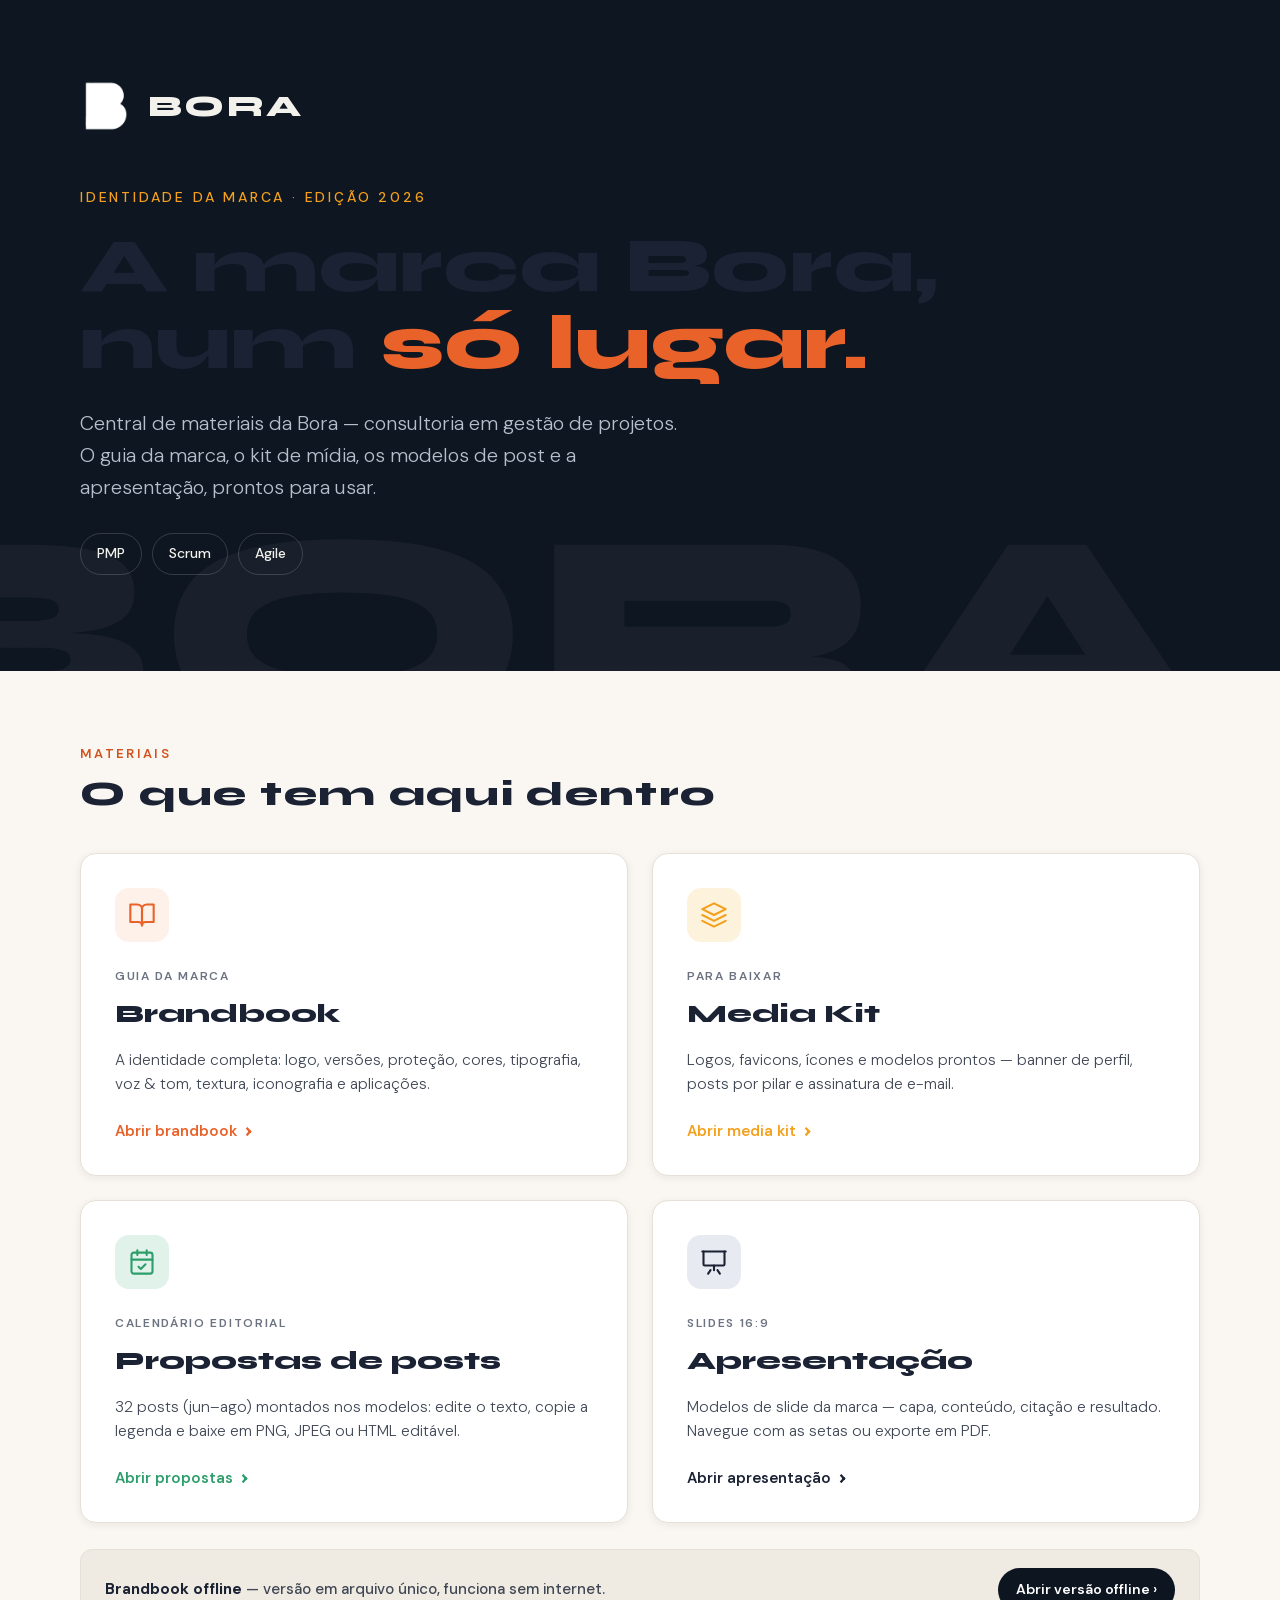
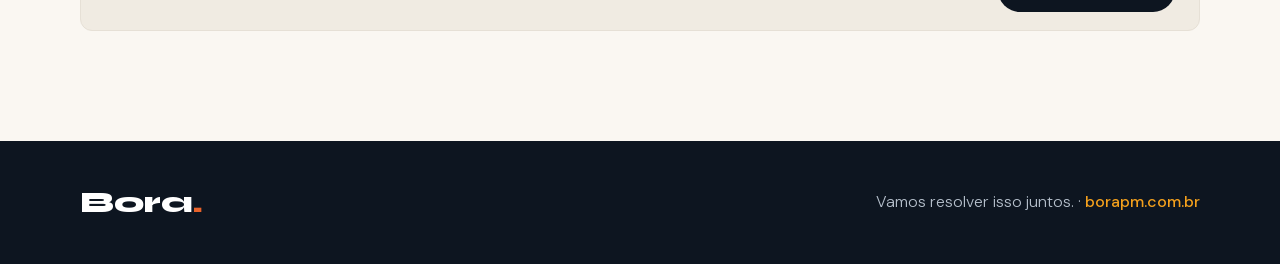
==== index.html @ 9ec7321e "add init.html" ====
<!DOCTYPE html>
<html lang="pt-BR">
<head>
<meta charset="UTF-8" />
<meta name="viewport" content="width=device-width, initial-scale=1.0" />
<title>Bora · Central da Marca</title>
<link rel="icon" href="assets/brand-kit/favicon/favicon-32.png" />

<link rel="stylesheet" href="_ds/bora-design-system-24e0278c-8c72-406a-8520-eb0feae754dc/tokens/fonts.css" />
<link rel="stylesheet" href="_ds/bora-design-system-24e0278c-8c72-406a-8520-eb0feae754dc/tokens/colors.css" />
<link rel="stylesheet" href="_ds/bora-design-system-24e0278c-8c72-406a-8520-eb0feae754dc/tokens/typography.css" />
<link rel="stylesheet" href="_ds/bora-design-system-24e0278c-8c72-406a-8520-eb0feae754dc/tokens/spacing.css" />
<link rel="stylesheet" href="_ds/bora-design-system-24e0278c-8c72-406a-8520-eb0feae754dc/tokens/base.css" />

<style>
  * { box-sizing: border-box; }
  html, body { margin: 0; }
  body { background: var(--paper); color: var(--ink-900); font-family: var(--font-body); -webkit-font-smoothing: antialiased; }
  .wrap { width: 100%; max-width: 1120px; margin: 0 auto; padding: 0 40px; }
  img { display: block; }
  a { color: inherit; }

  /* ---------- HERO ---------- */
  .hero { position: relative; background: var(--navy-900); color: var(--text-on-dark); overflow: hidden; isolation: isolate; }
  .hero::after { content:""; position:absolute; inset:0; z-index:1; background-image: var(--grain-url); background-size: 200px 200px; opacity:.08; mix-blend-mode: overlay; pointer-events:none; }
  .hero__wm { position:absolute; right:64px; bottom:-72px; z-index:0; font-family:var(--font-display); font-weight:800; font-size:280px; line-height:.78; letter-spacing:.02em; color:#fff; opacity:.045; text-align:right; pointer-events:none; user-select:none; margin:0; }
  .hero__inner { position: relative; z-index: 2; padding: 80px 0 96px; }
  .lockup { display:flex; align-items:center; gap:16px; margin-bottom: 54px; }
  .lockup img { width:52px; height:52px; object-fit:contain; }
  .lockup .wm { font-family:var(--font-display); font-weight:800; letter-spacing:.08em; font-size:30px; }
  .eyebrow { font-family:var(--font-body); font-weight:500; text-transform:uppercase; letter-spacing:.2em; font-size:14px; color: var(--amber-500); }
  .hero h1 { font-family:var(--font-display); font-weight:800; letter-spacing:.005em; font-size: clamp(40px, 6vw, 76px); line-height:1.02; margin: 18px 0 0; max-width: 13ch; }
  .hero h1 .o { color: var(--orange-500); }
  .hero p { font-weight:300; font-size: 20px; line-height:1.6; color: var(--navy-200); max-width: 600px; margin: 24px 0 0; }
  .hero .tags { display:flex; gap:10px; flex-wrap:wrap; margin-top: 30px; }
  .hero .tags span { font-size:14px; font-weight:500; color: var(--navy-100); border:1px solid rgba(255,255,255,.16); border-radius:999px; padding:8px 16px; }

  /* ---------- MATERIALS ---------- */
  .materials { padding: 72px 0 40px; }
  .sec-eyebrow { font-family:var(--font-body); font-weight:600; text-transform:uppercase; letter-spacing:.18em; font-size:13px; color: var(--orange-600); }
  .sec-title { font-family:var(--font-display); font-weight:800; font-size:34px; margin: 10px 0 0; }
  .grid { display:grid; grid-template-columns: repeat(2, 1fr); gap: 24px; margin-top: 40px; }

  .card { position:relative; display:flex; flex-direction:column; background: var(--white); border:1px solid var(--border-subtle); border-radius: var(--radius-lg); padding: 34px 34px 30px; text-decoration:none; color: var(--ink-900); box-shadow: var(--shadow-sm); transition: transform .2s var(--ease-out), box-shadow .2s var(--ease-out), border-color .2s var(--ease-out); overflow:hidden; }
  .card::before { content:""; position:absolute; left:0; top:0; bottom:0; width:5px; background: var(--ac); transform: scaleY(0); transform-origin: top; transition: transform .25s var(--ease-out); }
  .card:hover { transform: translateY(-4px); box-shadow: var(--shadow-lg); border-color: var(--border-strong); }
  .card:hover::before { transform: scaleY(1); }
  .card__ic { width:54px; height:54px; border-radius: 14px; display:grid; place-items:center; background: var(--ac-soft); color: var(--ac); margin-bottom: 24px; }
  .card__ic svg { width:28px; height:28px; }
  .card__k { font-family:var(--font-body); font-weight:600; text-transform:uppercase; letter-spacing:.14em; font-size:12px; color: var(--text-muted); }
  .card__t { font-family:var(--font-display); font-weight:800; font-size:25px; margin: 7px 0 0; }
  .card__d { font-weight:300; font-size:15.5px; line-height:1.6; color: var(--text-body); margin: 12px 0 0; }
  .card__go { display:inline-flex; align-items:center; gap:8px; margin-top: 22px; font-weight:600; font-size:15px; color: var(--ac); }
  .card__go .arr { font-family:var(--font-display); font-weight:800; transition: transform .2s var(--ease-out); }
  .card:hover .card__go .arr { transform: translateX(4px); }

  .extra { margin-top: 26px; display:flex; align-items:center; gap:16px; flex-wrap:wrap; background: var(--surface-inset); border:1px solid var(--border-subtle); border-radius: var(--radius-md); padding: 18px 24px; }
  .extra .t { font-weight:500; font-size:15px; color: var(--text-body); }
  .extra .t b { color: var(--ink-900); font-weight:700; }
  .extra a { margin-left:auto; display:inline-flex; align-items:center; gap:8px; font-weight:600; font-size:14px; color:#fff; background: var(--navy-900); border-radius:999px; padding:10px 18px; text-decoration:none; }
  .extra a:hover { background: var(--navy-700); }

  /* ---------- FOOTER ---------- */
  .foot { margin-top: 70px; background: var(--navy-900); color: var(--navy-200); }
  .foot__in { display:flex; justify-content:space-between; align-items:center; gap:20px; flex-wrap:wrap; padding: 36px 0; }
  .foot .big { font-family:var(--font-display); font-weight:800; font-size:30px; color:#fff; }
  .foot .big .o { color: var(--orange-500); }
  .foot a { color: var(--amber-500); text-decoration:none; font-weight:500; }

  @media (max-width: 760px) {
    .grid { grid-template-columns: 1fr; }
    .hero__inner { padding: 56px 0 64px; }
    .hero__wm { font-size: 180px; right: 24px; }
  }
</style>
</head>
<body>
  <header class="hero">
    <div class="hero__wm">BORA</div>
    <div class="wrap hero__inner">
      <div class="lockup">
        <img src="assets/brand-kit/logo/bora-mark-white.png" alt="Bora" />
        <span class="wm">BORA</span>
      </div>
      <div class="eyebrow">Identidade da marca · Edição 2026</div>
      <h1>A marca Bora, num <span class="o">só lugar.</span></h1>
      <p>Central de materiais da Bora — consultoria em gestão de projetos. O guia da marca, o kit de mídia, os modelos de post e a apresentação, prontos para usar.</p>
      <div class="tags"><span>PMP</span><span>Scrum</span><span>Agile</span></div>
    </div>
  </header>

  <main class="wrap materials">
    <div class="sec-eyebrow">Materiais</div>
    <h2 class="sec-title">O que tem aqui dentro</h2>

    <div class="grid">
      <a class="card" href="Brandbook Bora.html" style="--ac: var(--orange-500); --ac-soft: var(--orange-50);">
        <div class="card__ic">
          <svg viewBox="0 0 24 24" fill="none" stroke="currentColor" stroke-width="1.8" stroke-linecap="round" stroke-linejoin="round"><path d="M2 3h6a4 4 0 0 1 4 4v14a3 3 0 0 0-3-3H2z"/><path d="M22 3h-6a4 4 0 0 0-4 4v14a3 3 0 0 1 3-3h7z"/></svg>
        </div>
        <div class="card__k">Guia da marca</div>
        <div class="card__t">Brandbook</div>
        <div class="card__d">A identidade completa: logo, versões, proteção, cores, tipografia, voz &amp; tom, textura, iconografia e aplicações.</div>
        <span class="card__go">Abrir brandbook <span class="arr">›</span></span>
      </a>

      <a class="card" href="Media Kit Bora.html" style="--ac: var(--amber-500); --ac-soft: #FDF2DC;">
        <div class="card__ic">
          <svg viewBox="0 0 24 24" fill="none" stroke="currentColor" stroke-width="1.8" stroke-linecap="round" stroke-linejoin="round"><path d="M12 2 2 7l10 5 10-5-10-5Z"/><path d="m2 17 10 5 10-5"/><path d="m2 12 10 5 10-5"/></svg>
        </div>
        <div class="card__k">Para baixar</div>
        <div class="card__t">Media Kit</div>
        <div class="card__d">Logos, favicons, ícones e modelos prontos — banner de perfil, posts por pilar e assinatura de e-mail.</div>
        <span class="card__go">Abrir media kit <span class="arr">›</span></span>
      </a>

      <a class="card" href="Propostas de Posts Bora.html" style="--ac: var(--green-500); --ac-soft: #E1F2EA;">
        <div class="card__ic">
          <svg viewBox="0 0 24 24" fill="none" stroke="currentColor" stroke-width="1.8" stroke-linecap="round" stroke-linejoin="round"><rect x="3" y="4" width="18" height="18" rx="2"/><path d="M3 10h18M8 2v4M16 2v4"/><path d="m9 16 2 2 4-4"/></svg>
        </div>
        <div class="card__k">Calendário editorial</div>
        <div class="card__t">Propostas de posts</div>
        <div class="card__d">32 posts (jun–ago) montados nos modelos: edite o texto, copie a legenda e baixe em PNG, JPEG ou HTML editável.</div>
        <span class="card__go">Abrir propostas <span class="arr">›</span></span>
      </a>

      <a class="card" href="Apresentação Bora.html" style="--ac: var(--navy-700); --ac-soft: #E7EAF0;">
        <div class="card__ic">
          <svg viewBox="0 0 24 24" fill="none" stroke="currentColor" stroke-width="1.8" stroke-linecap="round" stroke-linejoin="round"><path d="M2 3h20"/><path d="M3 3v11a1 1 0 0 0 1 1h16a1 1 0 0 0 1-1V3"/><path d="m9 19-2 3M15 19l2 3M12 15v4"/></svg>
        </div>
        <div class="card__k">Slides 16:9</div>
        <div class="card__t">Apresentação</div>
        <div class="card__d">Modelos de slide da marca — capa, conteúdo, citação e resultado. Navegue com as setas ou exporte em PDF.</div>
        <span class="card__go">Abrir apresentação <span class="arr">›</span></span>
      </a>
    </div>

    <div class="extra">
      <div class="t"><b>Brandbook offline</b> — versão em arquivo único, funciona sem internet.</div>
      <a href="Brandbook Bora (offline).html">Abrir versão offline ›</a>
    </div>
  </main>

  <footer class="foot">
    <div class="wrap foot__in">
      <div class="big">Bora<span class="o">.</span></div>
      <div>Vamos resolver isso juntos. · <a href="https://borapm.com.br">borapm.com.br</a></div>
    </div>
  </footer>
</body>
</html>
---- _ds/bora-design-system-24e0278c-8c72-406a-8520-eb0feae754dc/tokens/fonts.css ----
/* ============================================================
   BORA · Webfonts (self-hosted)
   Syne   — Display / Logo / Headings (variable 400–800)
   DM Sans — Body / UI / Interface (variable 300–700)
   Both downloaded from Google Fonts and shipped with the system.
   latin + latin-ext subsets (latin-ext carries PT-BR accents).
   ============================================================ */

/* ---- Syne (variable weight) ---- */
@font-face {
  font-family: "Syne";
  font-style: normal;
  font-weight: 400 800;
  font-display: swap;
  src: url("../assets/fonts/Syne-latin.woff2") format("woff2");
  unicode-range: U+0000-00FF, U+0131, U+0152-0153, U+02BB-02BC, U+02C6,
    U+02DA, U+02DC, U+0304, U+0308, U+0329, U+2000-206F, U+20AC, U+2122,
    U+2191, U+2193, U+2212, U+2215, U+FEFF, U+FFFD;
}
@font-face {
  font-family: "Syne";
  font-style: normal;
  font-weight: 400 800;
  font-display: swap;
  src: url("../assets/fonts/Syne-latin-ext.woff2") format("woff2");
  unicode-range: U+0100-02BA, U+02BD-02C5, U+02C7-02CC, U+02CE-02D7,
    U+02DD-02FF, U+0304, U+0308, U+0329, U+1D00-1DBF, U+1E00-1E9F,
    U+1EF2-1EFF, U+2020, U+20A0-20AB, U+20AD-20C0, U+2113, U+2C60-2C7F,
    U+A720-A7FF;
}

/* ---- DM Sans (variable weight) ---- */
@font-face {
  font-family: "DM Sans";
  font-style: normal;
  font-weight: 300 700;
  font-display: swap;
  src: url("../assets/fonts/DMSans-latin.woff2") format("woff2");
  unicode-range: U+0000-00FF, U+0131, U+0152-0153, U+02BB-02BC, U+02C6,
    U+02DA, U+02DC, U+0304, U+0308, U+0329, U+2000-206F, U+20AC, U+2122,
    U+2191, U+2193, U+2212, U+2215, U+FEFF, U+FFFD;
}
@font-face {
  font-family: "DM Sans";
  font-style: normal;
  font-weight: 300 700;
  font-display: swap;
  src: url("../assets/fonts/DMSans-latin-ext.woff2") format("woff2");
  unicode-range: U+0100-02BA, U+02BD-02C5, U+02C7-02CC, U+02CE-02D7,
    U+02DD-02FF, U+0304, U+0308, U+0329, U+1D00-1DBF, U+1E00-1E9F,
    U+1EF2-1EFF, U+2020, U+20A0-20AB, U+20AD-20C0, U+2113, U+2C60-2C7F,
    U+A720-A7FF;
}
---- _ds/bora-design-system-24e0278c-8c72-406a-8520-eb0feae754dc/tokens/colors.css ----
/* ============================================================
   BORA · Color Tokens
   ------------------------------------------------------------
   Brand palette (from BORA Identidade Visual 2026):
     Navy Profundo  #1A2234  · authority / dark surfaces  · 60%
     Cream Off-white#F5F0E8  · light sections / breathing  · 25%
     Laranja BORA   #E8622A  · CTA / logo / highlight       · 10%
     Âmbar Acento   #F4A01C  · secondary highlight / hover  · 5%
     Verde Resultado#2D9E6B  · delivery / success           · 5%
   Tints & shades derived in oklch to stay harmonious.
   ============================================================ */

:root {
  /* ---------- Brand: Orange (Laranja BORA) ---------- */
  --orange-50:  #fdf1ea;
  --orange-100: #fbdcc9;
  --orange-200: #f6b896;
  --orange-300: #f0915f;
  --orange-400: #ec7642;
  --orange-500: #e8622a;  /* DEFAULT · Laranja BORA */
  --orange-600: #d2511d;
  --orange-700: #ad4117;
  --orange-800: #863316;
  --orange-900: #5e2613;

  /* Coral — brighter, energetic variant (posts, accents) */
  --coral: #ff4f2b;

  /* ---------- Amber (Âmbar Acento) ---------- */
  --amber-100: #fde9c4;
  --amber-300: #f8c25e;
  --amber-400: #f6ae35;
  --amber-500: #f4a01c;  /* DEFAULT · Âmbar */
  --amber-600: #d9870c;

  /* ---------- Green (Verde Resultado) ---------- */
  --green-100: #cdeada;
  --green-300: #6cc298;
  --green-500: #2d9e6b;  /* DEFAULT · Verde Resultado */
  --green-600: #228056;
  --green-700: #19613f;

  /* ---------- Navy (authority / dark surfaces) ---------- */
  --navy-900: #0d1520;   /* deepest — hero floors, footers */
  --navy-800: #141c2c;
  --navy-700: #1a2234;   /* DEFAULT · Navy Profundo */
  --navy-600: #283246;
  --navy-500: #3a465e;
  --navy-400: #586480;
  --navy-300: #8a9aab;   /* muted text on navy */
  --navy-200: #b6c0cc;

  /* ---------- Cream / neutrals (light surfaces) ---------- */
  --cream:      #f5f0e8;  /* DEFAULT · Cream Off-white */
  --cream-deep: #ece4d6;  /* cards / dividers on cream */
  --paper:      #faf7f2;  /* lightest page bg */
  --white:      #ffffff;
  --ink-900:    #1a2234;  /* body text on light = navy */
  --ink-700:    #3f4654;
  --ink-500:    #6b7280;
  --ink-line:   #e6e0d6;  /* hairline borders on light */

  /* ============================================================
     SEMANTIC ALIASES — reference these in components
     ============================================================ */

  /* Brand */
  --brand:            var(--orange-500);
  --brand-strong:     var(--orange-600);
  --brand-soft:       var(--orange-50);
  --brand-contrast:   var(--white);

  /* Surfaces */
  --surface-page:     var(--paper);
  --surface-cream:    var(--cream);
  --surface-card:     var(--white);
  --surface-dark:     var(--navy-700);
  --surface-darker:   var(--navy-900);
  --surface-inset:    #f0ebe2;

  /* Text */
  --text-strong:      var(--ink-900);
  --text-body:        var(--ink-700);
  --text-muted:       var(--ink-500);
  --text-on-dark:     #f3f1ec;
  --text-on-dark-mut: var(--navy-300);
  --text-brand:       var(--orange-600);
  --text-on-brand:    var(--white);

  /* Lines & borders */
  --border-subtle:    var(--ink-line);
  --border-strong:    #d8d0c2;
  --border-on-dark:   rgba(255, 255, 255, 0.10);

  /* Feedback */
  --success:          var(--green-500);
  --success-soft:     var(--green-100);
  --warning:          var(--amber-500);
  --warning-soft:     var(--amber-100);
  --info:             var(--navy-500);
  --danger:           var(--coral);
  --danger-soft:      #ffe1d9;

  /* Focus ring */
  --focus-ring:       color-mix(in srgb, var(--orange-500) 55%, transparent);
}
---- _ds/bora-design-system-24e0278c-8c72-406a-8520-eb0feae754dc/tokens/typography.css ----
/* ============================================================
   BORA · Typography Tokens
   Display / Logo / Headings → Syne ExtraBold (800)
   Body / UI / Interface     → DM Sans (300 body, 500 emphasis)
   Letter-spacing on display: 0.04em · Body line-height: 1.7
   ============================================================ */

:root {
  /* ---------- Families ---------- */
  --font-display: "Syne", "Space Grotesk", system-ui, sans-serif;
  --font-body: "DM Sans", "Inter", system-ui, -apple-system, sans-serif;
  --font-mono: ui-monospace, "SF Mono", Menlo, monospace;

  /* ---------- Weights ---------- */
  --fw-light: 300;     /* @kind other */
  --fw-regular: 400;   /* @kind other */
  --fw-medium: 500;    /* @kind other */
  --fw-semibold: 600;  /* @kind other */
  --fw-bold: 700;      /* @kind other */
  --fw-extra: 800;     /* @kind other */

  /* ---------- Type scale (rem · 16px base) ---------- */
  --text-2xs: 0.6875rem;  /* 11px — micro labels, eyebrows */
  --text-xs:  0.75rem;    /* 12px */
  --text-sm:  0.875rem;   /* 14px — body small */
  --text-base:1rem;       /* 16px — body */
  --text-md:  1.0625rem;  /* 17px — body large */
  --text-lg:  1.25rem;    /* 20px */
  --text-xl:  1.5rem;     /* 24px — H3 */
  --text-2xl: 1.75rem;    /* 28px — H2 */
  --text-3xl: 2.25rem;    /* 36px — H1 */
  --text-4xl: 3rem;       /* 48px — display */
  --text-5xl: 4rem;       /* 64px — hero display */
  --text-6xl: 5.5rem;     /* 88px — oversized */

  /* ---------- Line heights ---------- */
  --leading-none: 1;
  --leading-tight: 1.12;   /* display headings */
  --leading-snug: 1.3;     /* sub-heads */
  --leading-normal: 1.5;
  --leading-relaxed: 1.7;  /* body copy */

  /* ---------- Letter spacing ---------- */
  --tracking-display: 0.04em;  /* Syne headings + logo */
  --tracking-tight: -0.01em;
  --tracking-normal: 0;
  --tracking-wide: 0.08em;
  --tracking-eyebrow: 0.16em;  /* uppercase eyebrows / labels */

  /* ---------- Composed roles (font shorthand-ish) ---------- */
  --type-eyebrow-size: var(--text-2xs);
  --type-eyebrow-spacing: var(--tracking-eyebrow);
}
---- _ds/bora-design-system-24e0278c-8c72-406a-8520-eb0feae754dc/tokens/spacing.css ----
/* ============================================================
   BORA · Spacing, Radii, Borders, Shadows, Motion, Texture
   ------------------------------------------------------------
   "Modo Não Perturbe" — generous breathing room, negative space.
   Texture — subtle grain (8–12% opacity) on solid color fields.
   ============================================================ */

:root {
  /* ---------- Spacing scale (4px base) ---------- */
  --space-0: 0;
  --space-1: 0.25rem;   /* 4 */
  --space-2: 0.5rem;    /* 8 */
  --space-3: 0.75rem;   /* 12 */
  --space-4: 1rem;      /* 16 */
  --space-5: 1.5rem;    /* 24 */
  --space-6: 2rem;      /* 32 */
  --space-7: 2.5rem;    /* 40 */
  --space-8: 3rem;      /* 48 */
  --space-9: 4rem;      /* 64 */
  --space-10: 5rem;     /* 80 */
  --space-12: 7rem;     /* 112 — section rhythm */
  --space-14: 9rem;     /* 144 */

  /* ---------- Radii ---------- */
  --radius-xs: 4px;
  --radius-sm: 8px;
  --radius-md: 12px;    /* default cards, inputs */
  --radius-lg: 16px;    /* feature cards */
  --radius-xl: 24px;    /* hero panels */
  --radius-2xl: 32px;
  --radius-pill: 999px; /* badges, pills, capsule buttons */

  /* ---------- Borders ---------- */
  --border-hair: 1px solid var(--border-subtle);
  --border-card: 1px solid var(--border-subtle);
  --border-width: 1px;

  /* ---------- Shadows ---------- *
     Soft, warm-tinted (navy base, low spread). Bora cards are
     gently lifted — never harsh, never neon glow. */
  --shadow-xs: 0 1px 2px rgba(26, 34, 52, 0.06);
  --shadow-sm: 0 2px 8px rgba(26, 34, 52, 0.07);
  --shadow-md: 0 6px 20px rgba(26, 34, 52, 0.09);
  --shadow-lg: 0 16px 40px rgba(26, 34, 52, 0.12);
  --shadow-brand: 0 10px 28px rgba(232, 98, 42, 0.28); /* orange CTA lift */
  --shadow-inset: inset 0 1px 0 rgba(255, 255, 255, 0.5);

  /* ---------- Motion ---------- *
     Energetic but composed. Quick, confident, a touch of spring. */
  --ease-out: cubic-bezier(0.22, 1, 0.36, 1);        /* @kind other */
  --ease-in-out: cubic-bezier(0.65, 0, 0.35, 1);     /* @kind other */
  --ease-spring: cubic-bezier(0.34, 1.56, 0.64, 1);  /* @kind other */
  --dur-fast: 130ms;   /* @kind other */
  --dur-base: 200ms;   /* @kind other */
  --dur-slow: 360ms;   /* @kind other */

  /* ---------- Layout ---------- */
  --container-max: 1200px;
  --container-narrow: 760px;
  --gutter: var(--space-6);

  /* ---------- Texture (brand grain) ---------- *
     Reference --grain-url as a background-image layer over solid
     color fills (posts, hero panels, slides). Keep 8–12% opacity. */
  --grain-opacity: 0.10;  /* @kind other */
  --grain-url: url("data:image/svg+xml,%3Csvg xmlns='http://www.w3.org/2000/svg' width='160' height='160'%3E%3Cfilter id='n'%3E%3CfeTurbulence type='fractalNoise' baseFrequency='0.85' numOctaves='4' stitchTiles='stitch'/%3E%3CfeColorMatrix type='saturate' values='0'/%3E%3C/filter%3E%3Crect width='100%25' height='100%25' filter='url(%23n)'/%3E%3C/svg%3E"); /* @kind other */
}

/* ---------- Grain utility ----------
   Add class="grain" to any solid-color block to get the brand
   texture. Position the host relative; grain sits on top. */
.grain { position: relative; isolation: isolate; }
.grain::after {
  content: "";
  position: absolute;
  inset: 0;
  background-image: var(--grain-url);
  background-size: 160px 160px;
  opacity: var(--grain-opacity);
  mix-blend-mode: overlay;
  pointer-events: none;
  z-index: 1;
}
---- _ds/bora-design-system-24e0278c-8c72-406a-8520-eb0feae754dc/tokens/base.css ----
/* ============================================================
   BORA · Base / reset layer
   Light, opinionated defaults. Sets the body type + page color.
   ============================================================ */

*,
*::before,
*::after {
  box-sizing: border-box;
}

html {
  -webkit-text-size-adjust: 100%;
  text-size-adjust: 100%;
}

body {
  margin: 0;
  font-family: var(--font-body);
  font-weight: var(--fw-light);
  font-size: var(--text-base);
  line-height: var(--leading-relaxed);
  color: var(--text-body);
  background: var(--surface-page);
  -webkit-font-smoothing: antialiased;
  -moz-osx-font-smoothing: grayscale;
  text-rendering: optimizeLegibility;
}

/* Headings → Syne display, navy, tight */
h1, h2, h3, h4, h5, h6 {
  margin: 0;
  font-family: var(--font-display);
  font-weight: var(--fw-extra);
  line-height: var(--leading-tight);
  letter-spacing: var(--tracking-display);
  color: var(--text-strong);
}

p { margin: 0; }

a {
  color: var(--text-brand);
  text-decoration: none;
}
a:hover { text-decoration: underline; }

strong, b { font-weight: var(--fw-medium); }

img, svg, video { display: block; max-width: 100%; }

button, input, select, textarea {
  font-family: inherit;
  font-size: inherit;
}

::selection {
  background: var(--orange-500);
  color: var(--white);
}

:focus-visible {
  outline: 3px solid var(--focus-ring);
  outline-offset: 2px;
}

/* ---------- Small reusable helpers ---------- */
.bora-eyebrow {
  font-family: var(--font-body);
  font-weight: var(--fw-semibold);
  font-size: var(--text-2xs);
  letter-spacing: var(--tracking-eyebrow);
  text-transform: uppercase;
  color: var(--text-brand);
}

.bora-logotype {
  font-family: var(--font-display);
  font-weight: var(--fw-extra);
  letter-spacing: var(--tracking-display);
  color: var(--brand);
  line-height: 1;
}
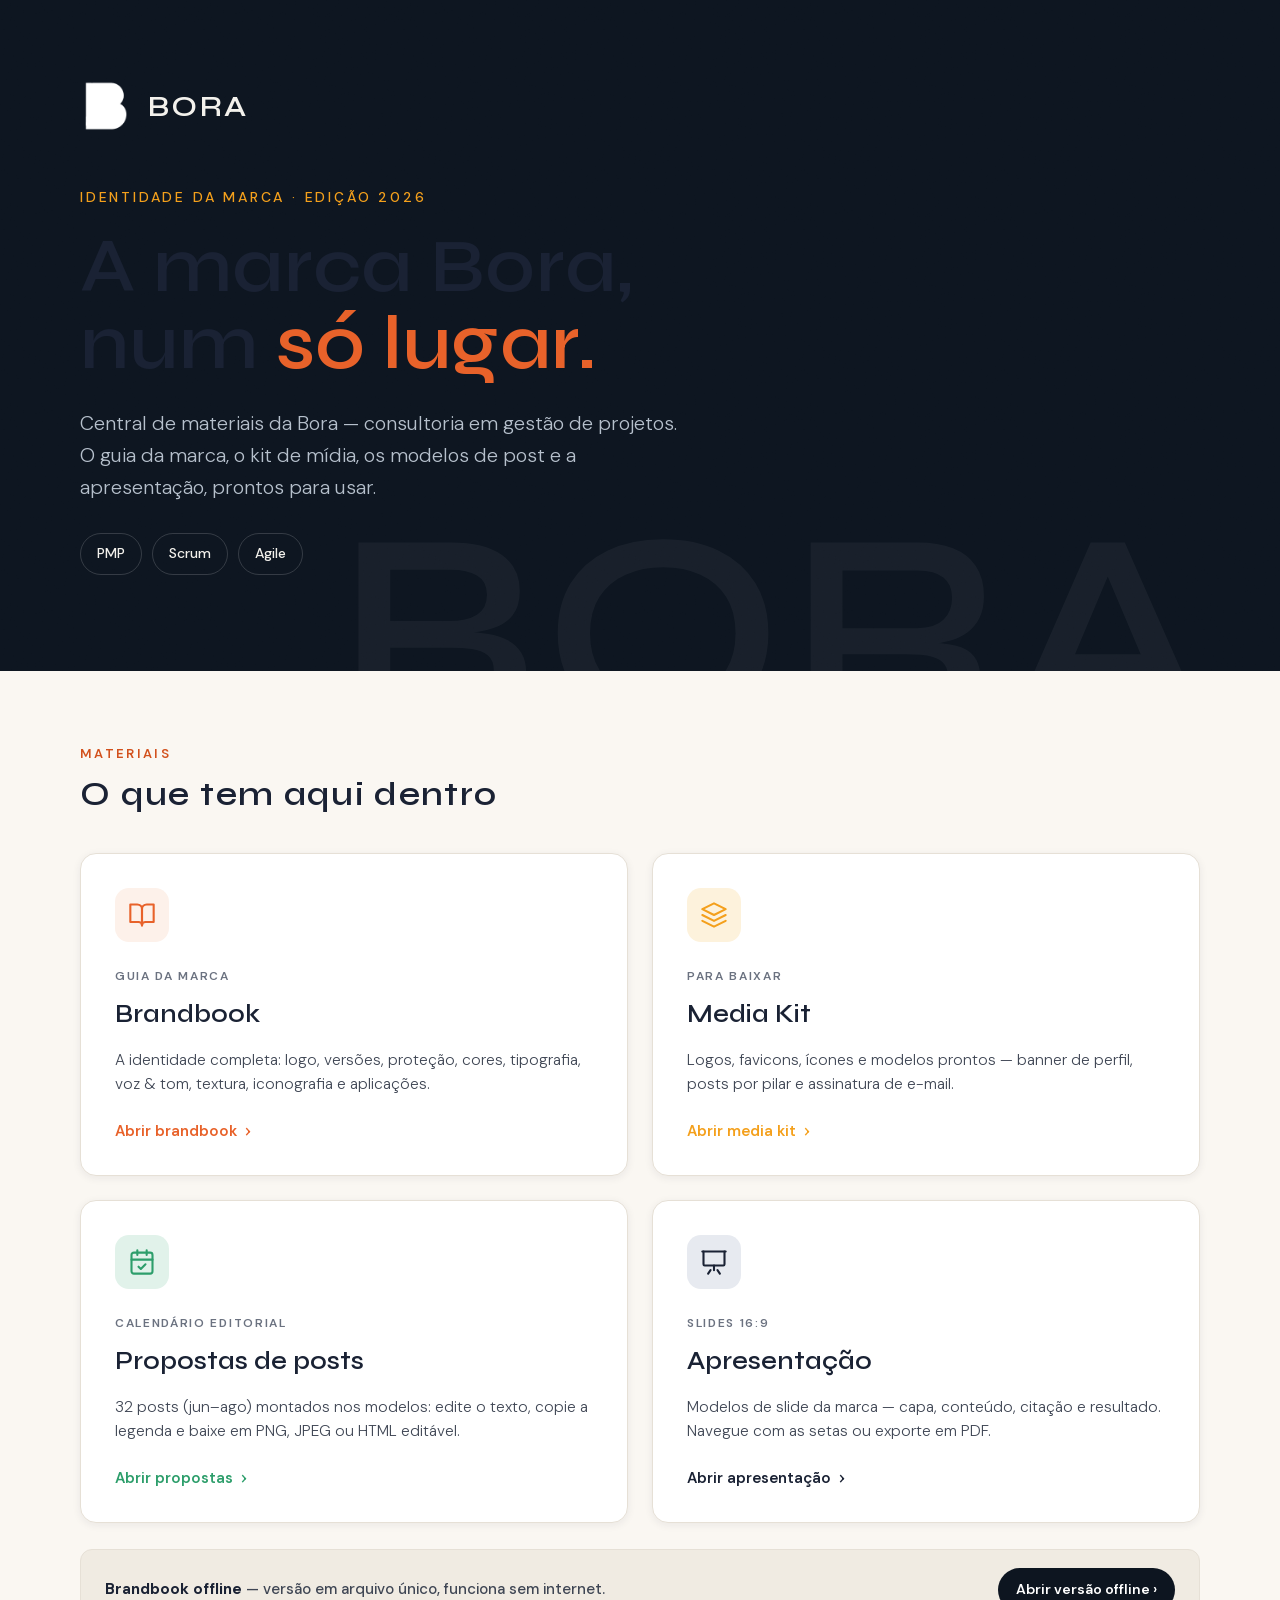
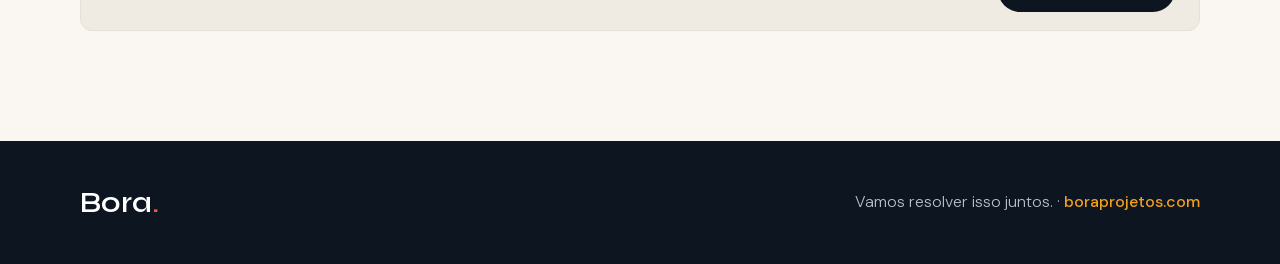
==== commit 4836da2d: "alterando tipografia" ====
--- a/index.html
+++ b/index.html
@@ -23,13 +23,13 @@
   /* ---------- HERO ---------- */
   .hero { position: relative; background: var(--navy-900); color: var(--text-on-dark); overflow: hidden; isolation: isolate; }
   .hero::after { content:""; position:absolute; inset:0; z-index:1; background-image: var(--grain-url); background-size: 200px 200px; opacity:.08; mix-blend-mode: overlay; pointer-events:none; }
-  .hero__wm { position:absolute; right:64px; bottom:-72px; z-index:0; font-family:var(--font-display); font-weight:800; font-size:280px; line-height:.78; letter-spacing:.02em; color:#fff; opacity:.045; text-align:right; pointer-events:none; user-select:none; margin:0; }
+  .hero__wm { position:absolute; right:64px; bottom:-72px; z-index:0; font-family:var(--font-display); font-weight:600; font-size:280px; line-height:.78; letter-spacing:.02em; color:#fff; opacity:.045; text-align:right; pointer-events:none; user-select:none; margin:0; }
   .hero__inner { position: relative; z-index: 2; padding: 80px 0 96px; }
   .lockup { display:flex; align-items:center; gap:16px; margin-bottom: 54px; }
   .lockup img { width:52px; height:52px; object-fit:contain; }
-  .lockup .wm { font-family:var(--font-display); font-weight:800; letter-spacing:.08em; font-size:30px; }
+  .lockup .wm { font-family:var(--font-display); font-weight:600; letter-spacing:.08em; font-size:30px; }
   .eyebrow { font-family:var(--font-body); font-weight:500; text-transform:uppercase; letter-spacing:.2em; font-size:14px; color: var(--amber-500); }
-  .hero h1 { font-family:var(--font-display); font-weight:800; letter-spacing:.005em; font-size: clamp(40px, 6vw, 76px); line-height:1.02; margin: 18px 0 0; max-width: 13ch; }
+  .hero h1 { font-family:var(--font-display); font-weight:600; letter-spacing:.005em; font-size: clamp(40px, 6vw, 76px); line-height:1.02; margin: 18px 0 0; max-width: 13ch; }
   .hero h1 .o { color: var(--orange-500); }
   .hero p { font-weight:300; font-size: 20px; line-height:1.6; color: var(--navy-200); max-width: 600px; margin: 24px 0 0; }
   .hero .tags { display:flex; gap:10px; flex-wrap:wrap; margin-top: 30px; }
@@ -38,7 +38,7 @@
   /* ---------- MATERIALS ---------- */
   .materials { padding: 72px 0 40px; }
   .sec-eyebrow { font-family:var(--font-body); font-weight:600; text-transform:uppercase; letter-spacing:.18em; font-size:13px; color: var(--orange-600); }
-  .sec-title { font-family:var(--font-display); font-weight:800; font-size:34px; margin: 10px 0 0; }
+  .sec-title { font-family:var(--font-display); font-weight:600; font-size:34px; margin: 10px 0 0; }
   .grid { display:grid; grid-template-columns: repeat(2, 1fr); gap: 24px; margin-top: 40px; }
 
   .card { position:relative; display:flex; flex-direction:column; background: var(--white); border:1px solid var(--border-subtle); border-radius: var(--radius-lg); padding: 34px 34px 30px; text-decoration:none; color: var(--ink-900); box-shadow: var(--shadow-sm); transition: transform .2s var(--ease-out), box-shadow .2s var(--ease-out), border-color .2s var(--ease-out); overflow:hidden; }
@@ -48,10 +48,10 @@
   .card__ic { width:54px; height:54px; border-radius: 14px; display:grid; place-items:center; background: var(--ac-soft); color: var(--ac); margin-bottom: 24px; }
   .card__ic svg { width:28px; height:28px; }
   .card__k { font-family:var(--font-body); font-weight:600; text-transform:uppercase; letter-spacing:.14em; font-size:12px; color: var(--text-muted); }
-  .card__t { font-family:var(--font-display); font-weight:800; font-size:25px; margin: 7px 0 0; }
+  .card__t { font-family:var(--font-display); font-weight:600; font-size:25px; margin: 7px 0 0; }
   .card__d { font-weight:300; font-size:15.5px; line-height:1.6; color: var(--text-body); margin: 12px 0 0; }
   .card__go { display:inline-flex; align-items:center; gap:8px; margin-top: 22px; font-weight:600; font-size:15px; color: var(--ac); }
-  .card__go .arr { font-family:var(--font-display); font-weight:800; transition: transform .2s var(--ease-out); }
+  .card__go .arr { font-family:var(--font-display); font-weight:600; transition: transform .2s var(--ease-out); }
   .card:hover .card__go .arr { transform: translateX(4px); }
 
   .extra { margin-top: 26px; display:flex; align-items:center; gap:16px; flex-wrap:wrap; background: var(--surface-inset); border:1px solid var(--border-subtle); border-radius: var(--radius-md); padding: 18px 24px; }
@@ -63,7 +63,7 @@
   /* ---------- FOOTER ---------- */
   .foot { margin-top: 70px; background: var(--navy-900); color: var(--navy-200); }
   .foot__in { display:flex; justify-content:space-between; align-items:center; gap:20px; flex-wrap:wrap; padding: 36px 0; }
-  .foot .big { font-family:var(--font-display); font-weight:800; font-size:30px; color:#fff; }
+  .foot .big { font-family:var(--font-display); font-weight:600; font-size:30px; color:#fff; }
   .foot .big .o { color: var(--orange-500); }
   .foot a { color: var(--amber-500); text-decoration:none; font-weight:500; }
 
@@ -144,7 +144,7 @@
   <footer class="foot">
     <div class="wrap foot__in">
       <div class="big">Bora<span class="o">.</span></div>
-      <div>Vamos resolver isso juntos. · <a href="https://borapm.com.br">borapm.com.br</a></div>
+      <div>Vamos resolver isso juntos. · <a href="https://boraprojetos.com">boraprojetos.com</a></div>
     </div>
   </footer>
 </body>
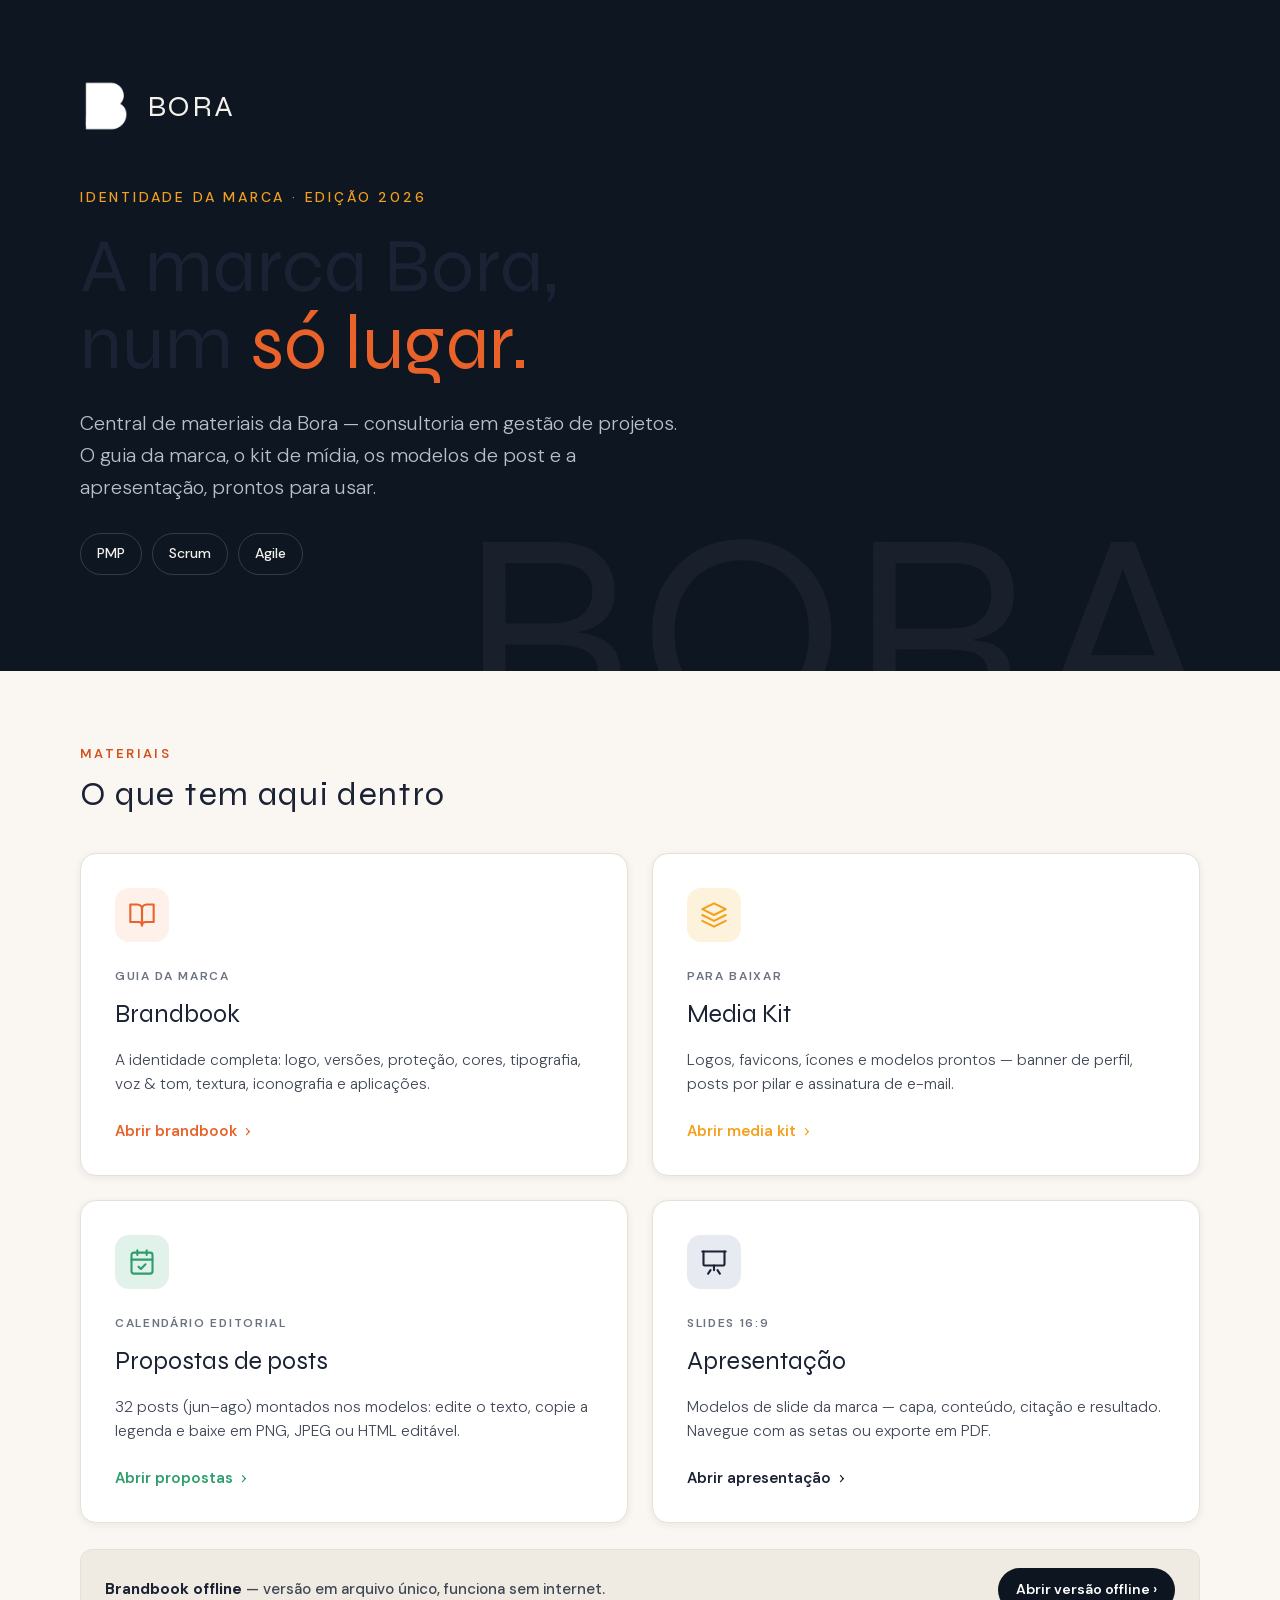
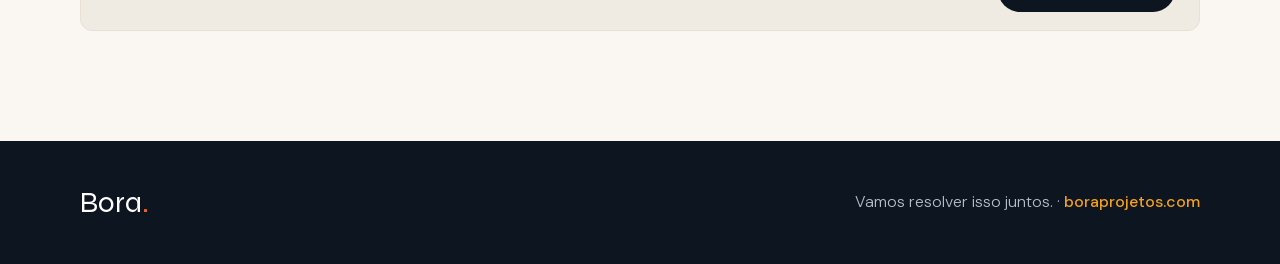
==== commit 2e12c080: "syne 400" ====
--- a/index.html
+++ b/index.html
@@ -23,13 +23,13 @@
   /* ---------- HERO ---------- */
   .hero { position: relative; background: var(--navy-900); color: var(--text-on-dark); overflow: hidden; isolation: isolate; }
   .hero::after { content:""; position:absolute; inset:0; z-index:1; background-image: var(--grain-url); background-size: 200px 200px; opacity:.08; mix-blend-mode: overlay; pointer-events:none; }
-  .hero__wm { position:absolute; right:64px; bottom:-72px; z-index:0; font-family:var(--font-display); font-weight:600; font-size:280px; line-height:.78; letter-spacing:.02em; color:#fff; opacity:.045; text-align:right; pointer-events:none; user-select:none; margin:0; }
+  .hero__wm { position:absolute; right:64px; bottom:-72px; z-index:0; font-family:var(--font-display); font-weight: 400; font-size:280px; line-height:.78; letter-spacing:.02em; color:#fff; opacity:.045; text-align:right; pointer-events:none; user-select:none; margin:0; }
   .hero__inner { position: relative; z-index: 2; padding: 80px 0 96px; }
   .lockup { display:flex; align-items:center; gap:16px; margin-bottom: 54px; }
   .lockup img { width:52px; height:52px; object-fit:contain; }
-  .lockup .wm { font-family:var(--font-display); font-weight:600; letter-spacing:.08em; font-size:30px; }
+  .lockup .wm { font-family:var(--font-display); font-weight: 400; letter-spacing:.08em; font-size:30px; }
   .eyebrow { font-family:var(--font-body); font-weight:500; text-transform:uppercase; letter-spacing:.2em; font-size:14px; color: var(--amber-500); }
-  .hero h1 { font-family:var(--font-display); font-weight:600; letter-spacing:.005em; font-size: clamp(40px, 6vw, 76px); line-height:1.02; margin: 18px 0 0; max-width: 13ch; }
+  .hero h1 { font-family:var(--font-display); font-weight: 400; letter-spacing:.005em; font-size: clamp(40px, 6vw, 76px); line-height:1.02; margin: 18px 0 0; max-width: 13ch; }
   .hero h1 .o { color: var(--orange-500); }
   .hero p { font-weight:300; font-size: 20px; line-height:1.6; color: var(--navy-200); max-width: 600px; margin: 24px 0 0; }
   .hero .tags { display:flex; gap:10px; flex-wrap:wrap; margin-top: 30px; }
@@ -38,7 +38,7 @@
   /* ---------- MATERIALS ---------- */
   .materials { padding: 72px 0 40px; }
   .sec-eyebrow { font-family:var(--font-body); font-weight:600; text-transform:uppercase; letter-spacing:.18em; font-size:13px; color: var(--orange-600); }
-  .sec-title { font-family:var(--font-display); font-weight:600; font-size:34px; margin: 10px 0 0; }
+  .sec-title { font-family:var(--font-display); font-weight: 400; font-size:34px; margin: 10px 0 0; }
   .grid { display:grid; grid-template-columns: repeat(2, 1fr); gap: 24px; margin-top: 40px; }
 
   .card { position:relative; display:flex; flex-direction:column; background: var(--white); border:1px solid var(--border-subtle); border-radius: var(--radius-lg); padding: 34px 34px 30px; text-decoration:none; color: var(--ink-900); box-shadow: var(--shadow-sm); transition: transform .2s var(--ease-out), box-shadow .2s var(--ease-out), border-color .2s var(--ease-out); overflow:hidden; }
@@ -48,10 +48,10 @@
   .card__ic { width:54px; height:54px; border-radius: 14px; display:grid; place-items:center; background: var(--ac-soft); color: var(--ac); margin-bottom: 24px; }
   .card__ic svg { width:28px; height:28px; }
   .card__k { font-family:var(--font-body); font-weight:600; text-transform:uppercase; letter-spacing:.14em; font-size:12px; color: var(--text-muted); }
-  .card__t { font-family:var(--font-display); font-weight:600; font-size:25px; margin: 7px 0 0; }
+  .card__t { font-family:var(--font-display); font-weight: 400; font-size:25px; margin: 7px 0 0; }
   .card__d { font-weight:300; font-size:15.5px; line-height:1.6; color: var(--text-body); margin: 12px 0 0; }
   .card__go { display:inline-flex; align-items:center; gap:8px; margin-top: 22px; font-weight:600; font-size:15px; color: var(--ac); }
-  .card__go .arr { font-family:var(--font-display); font-weight:600; transition: transform .2s var(--ease-out); }
+  .card__go .arr { font-family:var(--font-display); font-weight: 400; transition: transform .2s var(--ease-out); }
   .card:hover .card__go .arr { transform: translateX(4px); }
 
   .extra { margin-top: 26px; display:flex; align-items:center; gap:16px; flex-wrap:wrap; background: var(--surface-inset); border:1px solid var(--border-subtle); border-radius: var(--radius-md); padding: 18px 24px; }
@@ -63,7 +63,7 @@
   /* ---------- FOOTER ---------- */
   .foot { margin-top: 70px; background: var(--navy-900); color: var(--navy-200); }
   .foot__in { display:flex; justify-content:space-between; align-items:center; gap:20px; flex-wrap:wrap; padding: 36px 0; }
-  .foot .big { font-family:var(--font-display); font-weight:600; font-size:30px; color:#fff; }
+  .foot .big { font-family:var(--font-display); font-weight: 400; font-size:30px; color:#fff; }
   .foot .big .o { color: var(--orange-500); }
   .foot a { color: var(--amber-500); text-decoration:none; font-weight:500; }
 
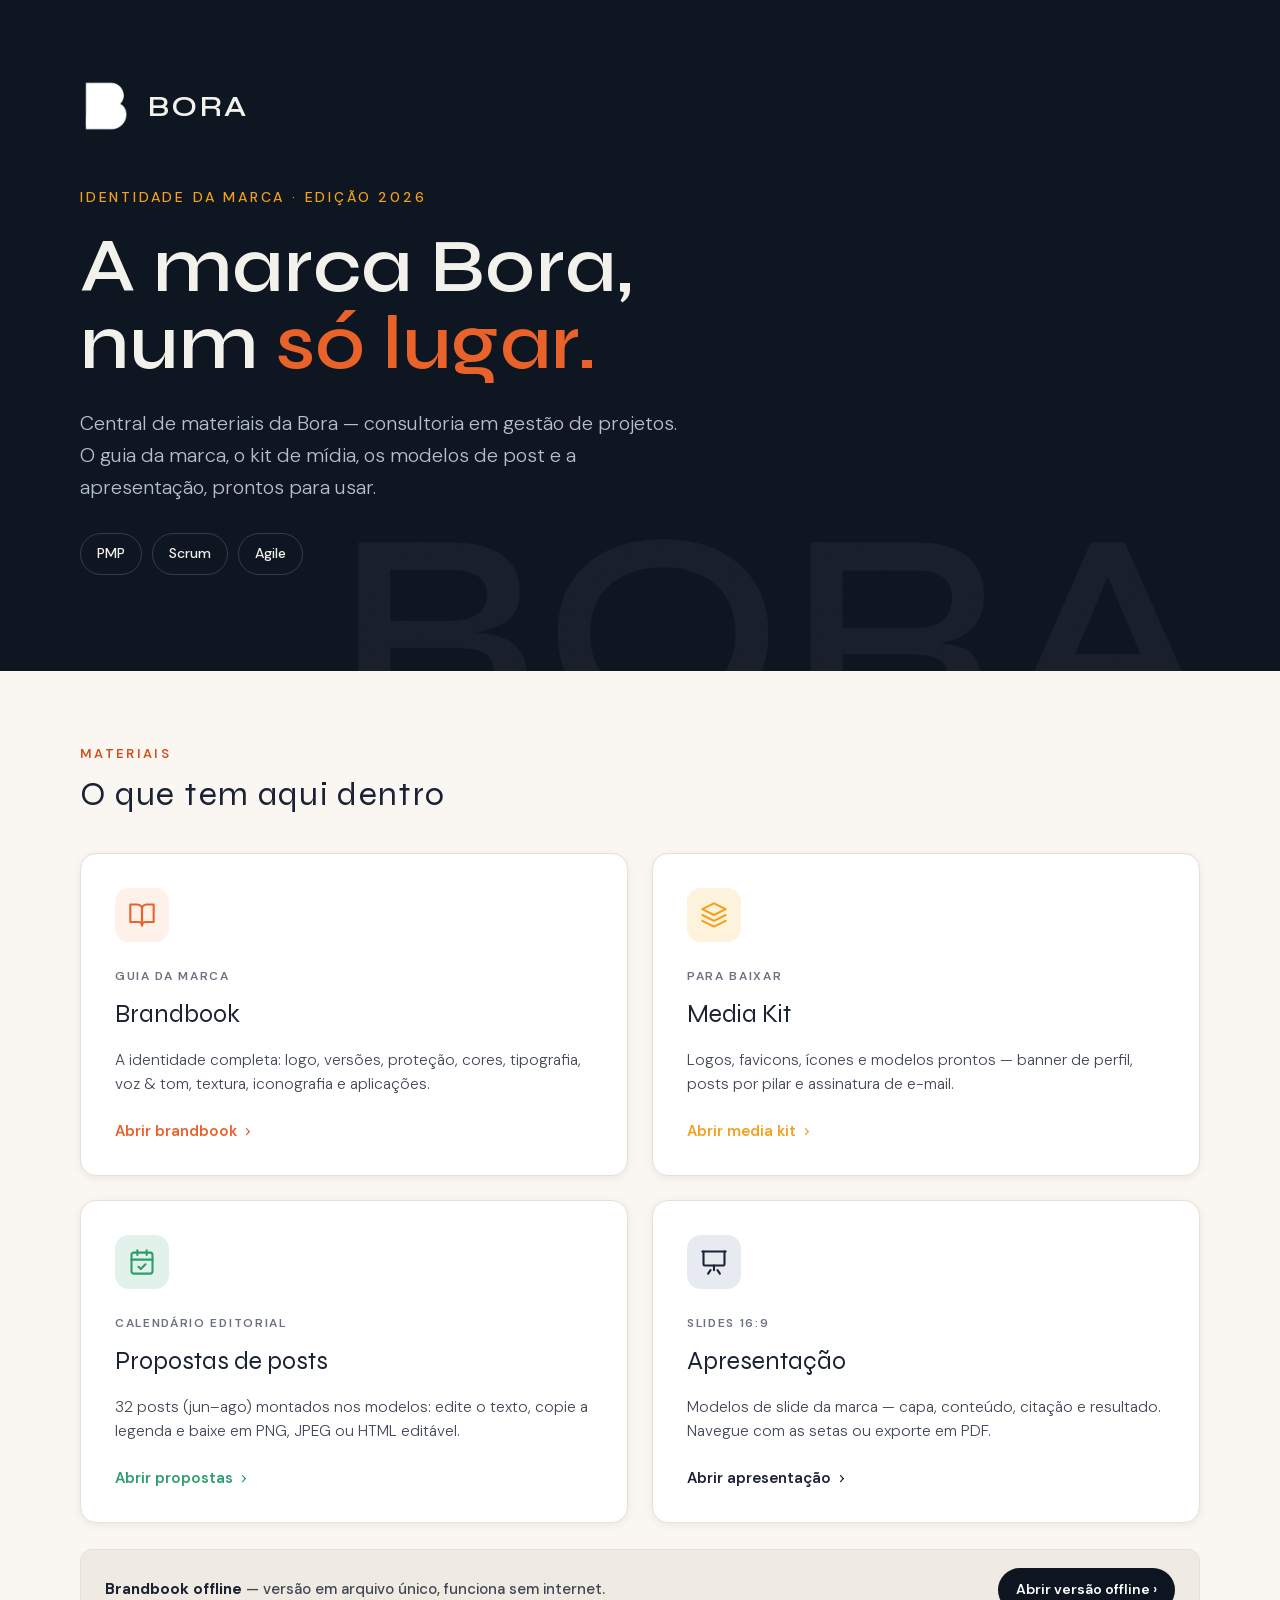
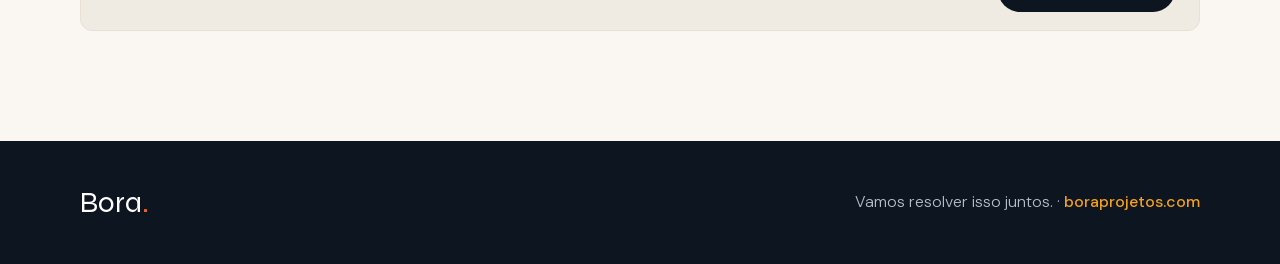
==== commit bc834825: "alterando tipografia" ====
--- a/index.html
+++ b/index.html
@@ -23,13 +23,13 @@
   /* ---------- HERO ---------- */
   .hero { position: relative; background: var(--navy-900); color: var(--text-on-dark); overflow: hidden; isolation: isolate; }
   .hero::after { content:""; position:absolute; inset:0; z-index:1; background-image: var(--grain-url); background-size: 200px 200px; opacity:.08; mix-blend-mode: overlay; pointer-events:none; }
-  .hero__wm { position:absolute; right:64px; bottom:-72px; z-index:0; font-family:var(--font-display); font-weight: 400; font-size:280px; line-height:.78; letter-spacing:.02em; color:#fff; opacity:.045; text-align:right; pointer-events:none; user-select:none; margin:0; }
+  .hero__wm { position:absolute; right:64px; bottom:-72px; z-index:0; font-family:var(--font-display); font-weight: 600; font-size:280px; line-height:.78; letter-spacing:.02em; color:#fff; opacity:.045; text-align:right; pointer-events:none; user-select:none; margin:0; }
   .hero__inner { position: relative; z-index: 2; padding: 80px 0 96px; }
   .lockup { display:flex; align-items:center; gap:16px; margin-bottom: 54px; }
   .lockup img { width:52px; height:52px; object-fit:contain; }
-  .lockup .wm { font-family:var(--font-display); font-weight: 400; letter-spacing:.08em; font-size:30px; }
+  .lockup .wm { font-family:var(--font-display); font-weight: 600; letter-spacing:.08em; font-size:30px; }
   .eyebrow { font-family:var(--font-body); font-weight:500; text-transform:uppercase; letter-spacing:.2em; font-size:14px; color: var(--amber-500); }
-  .hero h1 { font-family:var(--font-display); font-weight: 400; letter-spacing:.005em; font-size: clamp(40px, 6vw, 76px); line-height:1.02; margin: 18px 0 0; max-width: 13ch; }
+  .hero h1 { font-family:var(--font-display); font-weight: 600; color: var(--text-on-dark); letter-spacing:.005em; font-size: clamp(40px, 6vw, 76px); line-height:1.02; margin: 18px 0 0; max-width: 13ch; }
   .hero h1 .o { color: var(--orange-500); }
   .hero p { font-weight:300; font-size: 20px; line-height:1.6; color: var(--navy-200); max-width: 600px; margin: 24px 0 0; }
   .hero .tags { display:flex; gap:10px; flex-wrap:wrap; margin-top: 30px; }
